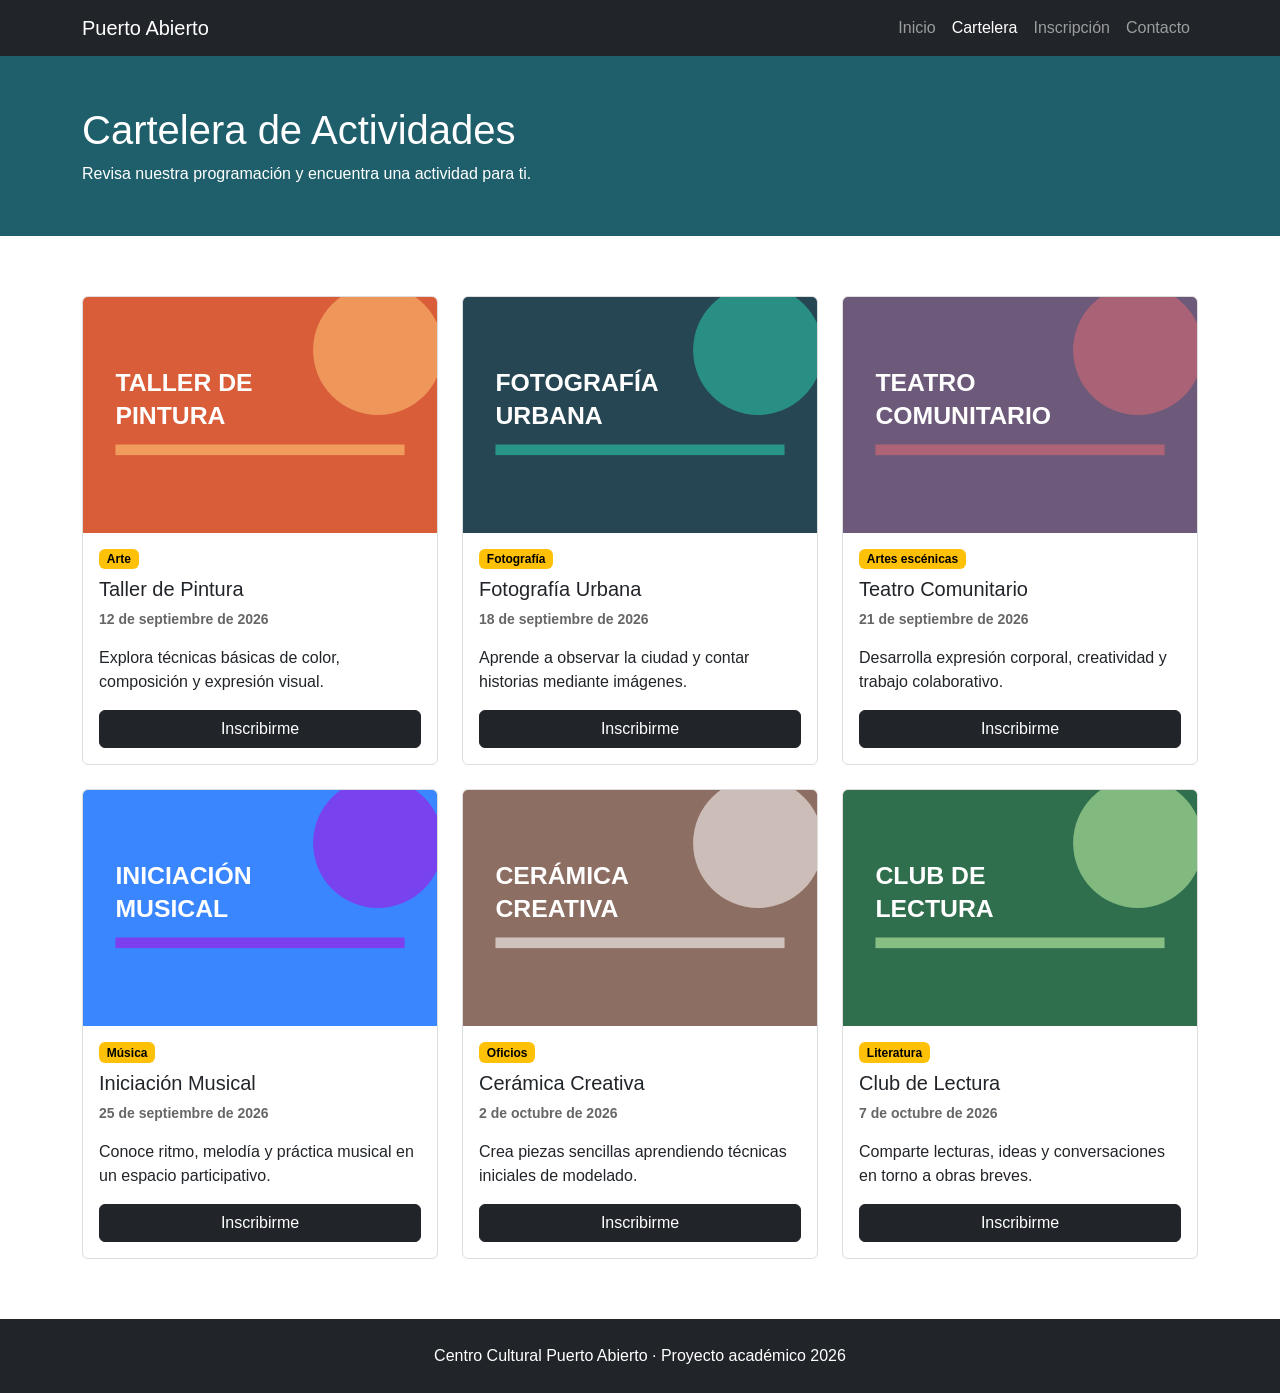
==== cartelera.html @ 6f3282aa "Add files via upload" ====
<!DOCTYPE html>
<html lang="es">
<head>
    <meta charset="UTF-8">
    <meta name="viewport" content="width=device-width, initial-scale=1.0">
    <title>Cartelera | Centro Cultural Puerto Abierto</title>

    <link href="https://cdn.jsdelivr.net/npm/bootstrap@5.3.3/dist/css/bootstrap.min.css" rel="stylesheet">
    <link rel="stylesheet" href="css/estilos.css">
</head>

<body>
    <header>
        <nav class="navbar navbar-expand-lg navbar-dark bg-dark">
            <div class="container">
                <a class="navbar-brand" href="index.html">Puerto Abierto</a>

                <button class="navbar-toggler" type="button"
                        data-bs-toggle="collapse"
                        data-bs-target="#menuPrincipal"
                        aria-controls="menuPrincipal"
                        aria-expanded="false"
                        aria-label="Mostrar u ocultar menú">
                    <span class="navbar-toggler-icon"></span>
                </button>

                <div class="collapse navbar-collapse" id="menuPrincipal">
                    <ul class="navbar-nav ms-auto">
                        <li class="nav-item"><a class="nav-link" href="index.html">Inicio</a></li>
                        <li class="nav-item"><a class="nav-link active" aria-current="page" href="cartelera.html">Cartelera</a></li>
                        <li class="nav-item"><a class="nav-link" href="inscripcion.html">Inscripción</a></li>
                        <li class="nav-item"><a class="nav-link" href="index.html#contacto">Contacto</a></li>
                    </ul>
                </div>
            </div>
        </nav>
    </header>

    <main>
        <section class="encabezado-pagina">
            <div class="container">
                <h1>Cartelera de Actividades</h1>
                <p class="mb-0">
                    Revisa nuestra programación y encuentra una actividad para ti.
                </p>
            </div>
        </section>

        <section class="seccion">
            <div class="container">
                <!--
                    Grilla Bootstrap:
                    col-12 = 1 tarjeta por fila en móvil.
                    col-md-6 = 2 tarjetas por fila desde 768 px.
                    col-lg-4 = 3 tarjetas por fila desde 992 px.
                -->
                <div class="row g-4">

                    <article class="col-12 col-md-6 col-lg-4">
                        <div class="card h-100 card-actividad">
                            <img src="img/pintura.svg" class="card-img-top" alt="Ilustración de un taller de pintura">
                            <div class="card-body d-flex flex-column">
                                <span class="badge text-bg-warning mb-2 align-self-start">Arte</span>
                                <h2 class="h5 card-title">Taller de Pintura</h2>
                                <p class="fecha-actividad">12 de septiembre de 2026</p>
                                <p class="card-text">Explora técnicas básicas de color, composición y expresión visual.</p>
                                <a href="inscripcion.html" class="btn btn-dark mt-auto">Inscribirme</a>
                            </div>
                        </div>
                    </article>

                    <article class="col-12 col-md-6 col-lg-4">
                        <div class="card h-100 card-actividad">
                            <img src="img/fotografia.svg" class="card-img-top" alt="Ilustración de un taller de fotografía">
                            <div class="card-body d-flex flex-column">
                                <span class="badge text-bg-warning mb-2 align-self-start">Fotografía</span>
                                <h2 class="h5 card-title">Fotografía Urbana</h2>
                                <p class="fecha-actividad">18 de septiembre de 2026</p>
                                <p class="card-text">Aprende a observar la ciudad y contar historias mediante imágenes.</p>
                                <a href="inscripcion.html" class="btn btn-dark mt-auto">Inscribirme</a>
                            </div>
                        </div>
                    </article>

                    <article class="col-12 col-md-6 col-lg-4">
                        <div class="card h-100 card-actividad">
                            <img src="img/teatro.svg" class="card-img-top" alt="Ilustración de una actividad de teatro">
                            <div class="card-body d-flex flex-column">
                                <span class="badge text-bg-warning mb-2 align-self-start">Artes escénicas</span>
                                <h2 class="h5 card-title">Teatro Comunitario</h2>
                                <p class="fecha-actividad">21 de septiembre de 2026</p>
                                <p class="card-text">Desarrolla expresión corporal, creatividad y trabajo colaborativo.</p>
                                <a href="inscripcion.html" class="btn btn-dark mt-auto">Inscribirme</a>
                            </div>
                        </div>
                    </article>

                    <article class="col-12 col-md-6 col-lg-4">
                        <div class="card h-100 card-actividad">
                            <img src="img/musica.svg" class="card-img-top" alt="Ilustración de un taller musical">
                            <div class="card-body d-flex flex-column">
                                <span class="badge text-bg-warning mb-2 align-self-start">Música</span>
                                <h2 class="h5 card-title">Iniciación Musical</h2>
                                <p class="fecha-actividad">25 de septiembre de 2026</p>
                                <p class="card-text">Conoce ritmo, melodía y práctica musical en un espacio participativo.</p>
                                <a href="inscripcion.html" class="btn btn-dark mt-auto">Inscribirme</a>
                            </div>
                        </div>
                    </article>

                    <article class="col-12 col-md-6 col-lg-4">
                        <div class="card h-100 card-actividad">
                            <img src="img/ceramica.svg" class="card-img-top" alt="Ilustración de un taller de cerámica">
                            <div class="card-body d-flex flex-column">
                                <span class="badge text-bg-warning mb-2 align-self-start">Oficios</span>
                                <h2 class="h5 card-title">Cerámica Creativa</h2>
                                <p class="fecha-actividad">2 de octubre de 2026</p>
                                <p class="card-text">Crea piezas sencillas aprendiendo técnicas iniciales de modelado.</p>
                                <a href="inscripcion.html" class="btn btn-dark mt-auto">Inscribirme</a>
                            </div>
                        </div>
                    </article>

                    <article class="col-12 col-md-6 col-lg-4">
                        <div class="card h-100 card-actividad">
                            <img src="img/lectura.svg" class="card-img-top" alt="Ilustración de un encuentro de lectura">
                            <div class="card-body d-flex flex-column">
                                <span class="badge text-bg-warning mb-2 align-self-start">Literatura</span>
                                <h2 class="h5 card-title">Club de Lectura</h2>
                                <p class="fecha-actividad">7 de octubre de 2026</p>
                                <p class="card-text">Comparte lecturas, ideas y conversaciones en torno a obras breves.</p>
                                <a href="inscripcion.html" class="btn btn-dark mt-auto">Inscribirme</a>
                            </div>
                        </div>
                    </article>

                </div>
            </div>
        </section>
    </main>

    <footer class="pie-pagina">
        <div class="container text-center">
            <p class="mb-0">Centro Cultural Puerto Abierto · Proyecto académico 2026</p>
        </div>
    </footer>

    <script src="https://cdn.jsdelivr.net/npm/bootstrap@5.3.3/dist/js/bootstrap.bundle.min.js"></script>
</body>
</html>
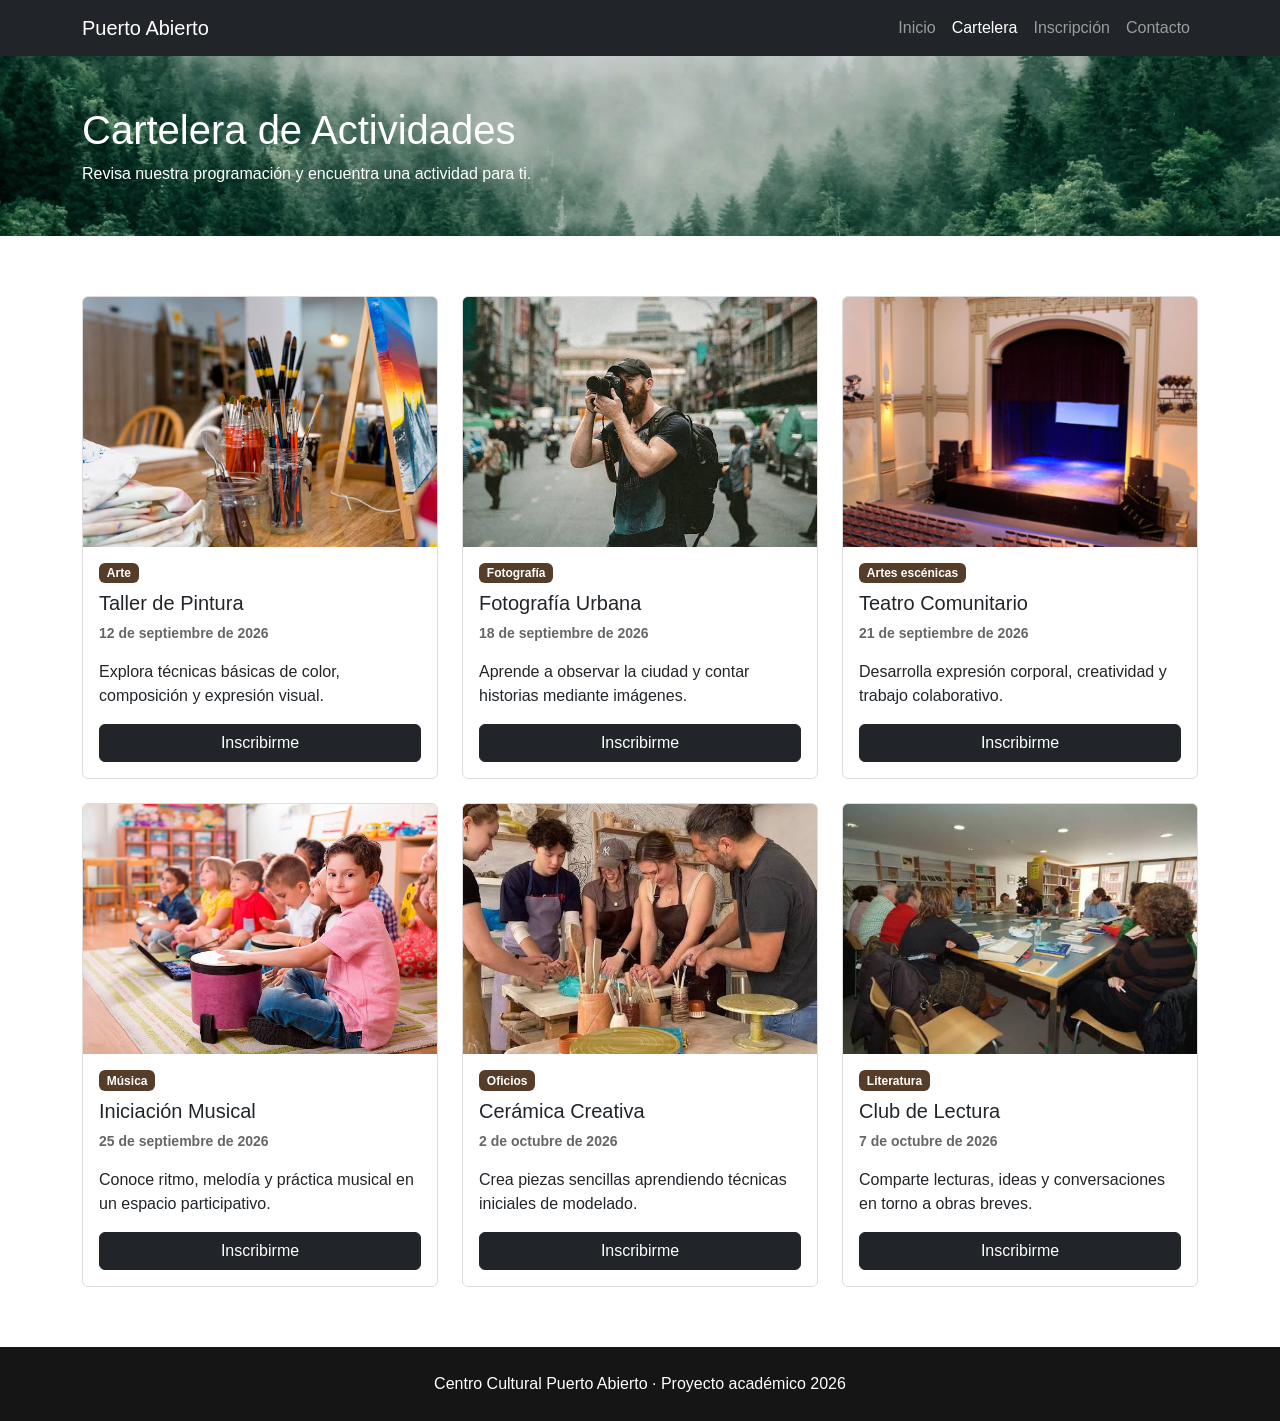
==== commit bd9ef157: "Add files via upload" ====
--- a/cartelera.html
+++ b/cartelera.html
@@ -56,11 +56,11 @@
                 -->
                 <div class="row g-4">
 
-                    <article class="col-12 col-md-6 col-lg-4">
+                    <article class="col-12 col-md-6 col-lg-4">  
                         <div class="card h-100 card-actividad">
-                            <img src="img/pintura.svg" class="card-img-top" alt="Ilustración de un taller de pintura">
+                            <img src="img/tallerPintura.jpg" class="card-img-top" alt="Ilustración de un taller de pintura">
                             <div class="card-body d-flex flex-column">
-                                <span class="badge text-bg-warning mb-2 align-self-start">Arte</span>
+                                <span class="badge categoria mb-2 align-self-start">Arte</span>
                                 <h2 class="h5 card-title">Taller de Pintura</h2>
                                 <p class="fecha-actividad">12 de septiembre de 2026</p>
                                 <p class="card-text">Explora técnicas básicas de color, composición y expresión visual.</p>
@@ -71,9 +71,9 @@
 
                     <article class="col-12 col-md-6 col-lg-4">
                         <div class="card h-100 card-actividad">
-                            <img src="img/fotografia.svg" class="card-img-top" alt="Ilustración de un taller de fotografía">
+                            <img src="img/fotografiaUrbana.jpg" class="card-img-top" alt="Ilustración de un taller de fotografía">
                             <div class="card-body d-flex flex-column">
-                                <span class="badge text-bg-warning mb-2 align-self-start">Fotografía</span>
+                                <span class="badge categoria mb-2 align-self-start">Fotografía</span>
                                 <h2 class="h5 card-title">Fotografía Urbana</h2>
                                 <p class="fecha-actividad">18 de septiembre de 2026</p>
                                 <p class="card-text">Aprende a observar la ciudad y contar historias mediante imágenes.</p>
@@ -84,9 +84,9 @@
 
                     <article class="col-12 col-md-6 col-lg-4">
                         <div class="card h-100 card-actividad">
-                            <img src="img/teatro.svg" class="card-img-top" alt="Ilustración de una actividad de teatro">
+                            <img src="img/teatroComunitario.jpg" class="card-img-top" alt="Ilustración de una actividad de teatro">
                             <div class="card-body d-flex flex-column">
-                                <span class="badge text-bg-warning mb-2 align-self-start">Artes escénicas</span>
+                                <span class="badge categoria mb-2 align-self-start">Artes escénicas</span>
                                 <h2 class="h5 card-title">Teatro Comunitario</h2>
                                 <p class="fecha-actividad">21 de septiembre de 2026</p>
                                 <p class="card-text">Desarrolla expresión corporal, creatividad y trabajo colaborativo.</p>
@@ -97,9 +97,9 @@
 
                     <article class="col-12 col-md-6 col-lg-4">
                         <div class="card h-100 card-actividad">
-                            <img src="img/musica.svg" class="card-img-top" alt="Ilustración de un taller musical">
+                            <img src="img/iniciacionMusical.jpg" class="card-img-top" alt="Ilustración de un taller musical"> 
                             <div class="card-body d-flex flex-column">
-                                <span class="badge text-bg-warning mb-2 align-self-start">Música</span>
+                                <span class="badge categoria mb-2 align-self-start">Música</span>
                                 <h2 class="h5 card-title">Iniciación Musical</h2>
                                 <p class="fecha-actividad">25 de septiembre de 2026</p>
                                 <p class="card-text">Conoce ritmo, melodía y práctica musical en un espacio participativo.</p>
@@ -110,9 +110,9 @@
 
                     <article class="col-12 col-md-6 col-lg-4">
                         <div class="card h-100 card-actividad">
-                            <img src="img/ceramica.svg" class="card-img-top" alt="Ilustración de un taller de cerámica">
+                            <img src="img/ceramicaCreativa.jpg" class="card-img-top" alt="Ilustración de un taller de cerámica">
                             <div class="card-body d-flex flex-column">
-                                <span class="badge text-bg-warning mb-2 align-self-start">Oficios</span>
+                                <span class="badge categoria mb-2 align-self-start">Oficios</span>
                                 <h2 class="h5 card-title">Cerámica Creativa</h2>
                                 <p class="fecha-actividad">2 de octubre de 2026</p>
                                 <p class="card-text">Crea piezas sencillas aprendiendo técnicas iniciales de modelado.</p>
@@ -123,9 +123,9 @@
 
                     <article class="col-12 col-md-6 col-lg-4">
                         <div class="card h-100 card-actividad">
-                            <img src="img/lectura.svg" class="card-img-top" alt="Ilustración de un encuentro de lectura">
+                            <img src="img/clubLectura.jpg" class="card-img-top" alt="Ilustración de un encuentro de lectura">
                             <div class="card-body d-flex flex-column">
-                                <span class="badge text-bg-warning mb-2 align-self-start">Literatura</span>
+                                <span class="badge categoria mb-2 align-self-start">Literatura</span>
                                 <h2 class="h5 card-title">Club de Lectura</h2>
                                 <p class="fecha-actividad">7 de octubre de 2026</p>
                                 <p class="card-text">Comparte lecturas, ideas y conversaciones en torno a obras breves.</p>
--- a/css/estilos.css
+++ b/css/estilos.css
@@ -0,0 +1,181 @@
+/* =========================================================
+   ESTILOS PROPIOS - CENTRO CULTURAL PUERTO ABIERTO
+   ========================================================= */
+
+
+/* Estilo general de la página */
+body {
+    font-family: Arial, sans-serif;
+    color: #ffffff;
+    background: #f4f4f6;
+}
+
+/* Sección principal de bienvenida */
+.hero {
+    background-image:         
+    linear-gradient(
+            rgba(50, 50, 50, 0.75),
+            rgba(50, 50, 50, 0.75)
+        ),
+        url("../img/fondoTextura.jpg");
+
+    background-size: cover;
+    background-position: center;
+    color: #ffffff;
+    padding: 90px 0;
+}
+
+.hero h1 {
+    font-size: 48px;
+    margin-bottom: 20px;
+}
+
+.hero p {
+    font-size: 19px;
+    max-width: 720px;
+}
+
+/* Separación general entre secciones */
+.seccion {
+    padding: 60px 0;
+    background: #ffffff;
+}
+
+/* Fondo alternativo */
+.fondo-claro {
+    background: #5f4633;
+}
+
+/* Títulos */
+.titulo-seccion {
+    color: #008000;
+    margin-bottom: 20px;
+}
+
+/* Texto pequeño sobre el título principal */
+.texto-destacado {
+    color: #ffffff;
+    font-weight: bold;
+    text-transform: uppercase;
+}
+
+/* Texto secundario */
+.texto-secundario {
+    color: #666666;
+    font-size: 14px;
+}
+
+/* Imágenes */
+.imagen-redondeada {
+    border: 4px solid #553d2a;
+}
+
+/* Tarjetas */
+.card-actividad {
+    border: 1px solid #dddddd;
+}
+
+/* Fecha de las actividades */
+.fecha-actividad {
+    color: #666666;
+    font-size: 14px;
+    font-weight: bold;
+}
+
+/* Encabezado de cartelera e inscripción */
+.encabezado-pagina {
+    background-image: url("../img/fondoTextura.jpg");
+    background-size: cover;
+    background-position: center;
+    color: #ffffff;
+    padding: 50px 0;
+}
+
+/* Formulario */
+.formulario-inscripcion {
+    background: #f5f2f8;
+    border: 1px solid #dddddd;
+    padding: 30px;
+}
+
+/* Pie de página */
+.pie-pagina {
+    background: #151515;
+    color: #ffffff;
+    padding: 25px 0;
+}
+
+/* CATEGORIA MORADO PARA BOTON */ 
+
+.categoria {
+    background-color: #553d2a !important;
+    color: #ffffff !important;
+}
+
+/* tamaño fotos  */
+.card-img-top {
+    height: 250px;
+    object-fit: cover;
+}
+
+.imagen-centro {
+    background-image: 
+        linear-gradient(rgba(80, 80, 80, 0.45), rgba(80, 80, 80, 0.80)),
+        url("../img/fondoCentro.jpg");
+    background-size: cover;
+    background-position: center;
+
+    height: 400px;
+
+    border: 4px solid #5f4633;
+
+    display: flex;
+    flex-direction: column;
+    justify-content: center;
+
+    padding: 45px;
+
+    color: #ffffff;
+}
+
+.imagen-centro h3 {
+    font-size: 42px;
+    font-weight: bold;
+}
+
+.linea-centro {
+    width: 90%;
+    height: 15px;
+    background: #553d2a;
+    margin-top: 20px;
+}
+
+.texto-con-fondo{
+    background-color: rgba(0, 0, 0, 0.35);
+    color: #ffffff;
+    padding: 15px 20px;
+    border-radius: 6px;
+}
+
+.texto-con-fondo p {
+    margin-bottom: 15px;
+}
+
+.texto-con-fondo p:last-child {
+    margin-bottom: 0;
+}
+
+/* Adaptación para celulares */
+@media (max-width: 575px) {
+    .hero {
+        padding: 60px 0;
+    }
+
+    .hero h1 {
+        font-size: 36px;
+    }
+
+    .formulario-inscripcion {
+        padding: 20px;
+    }
+}
